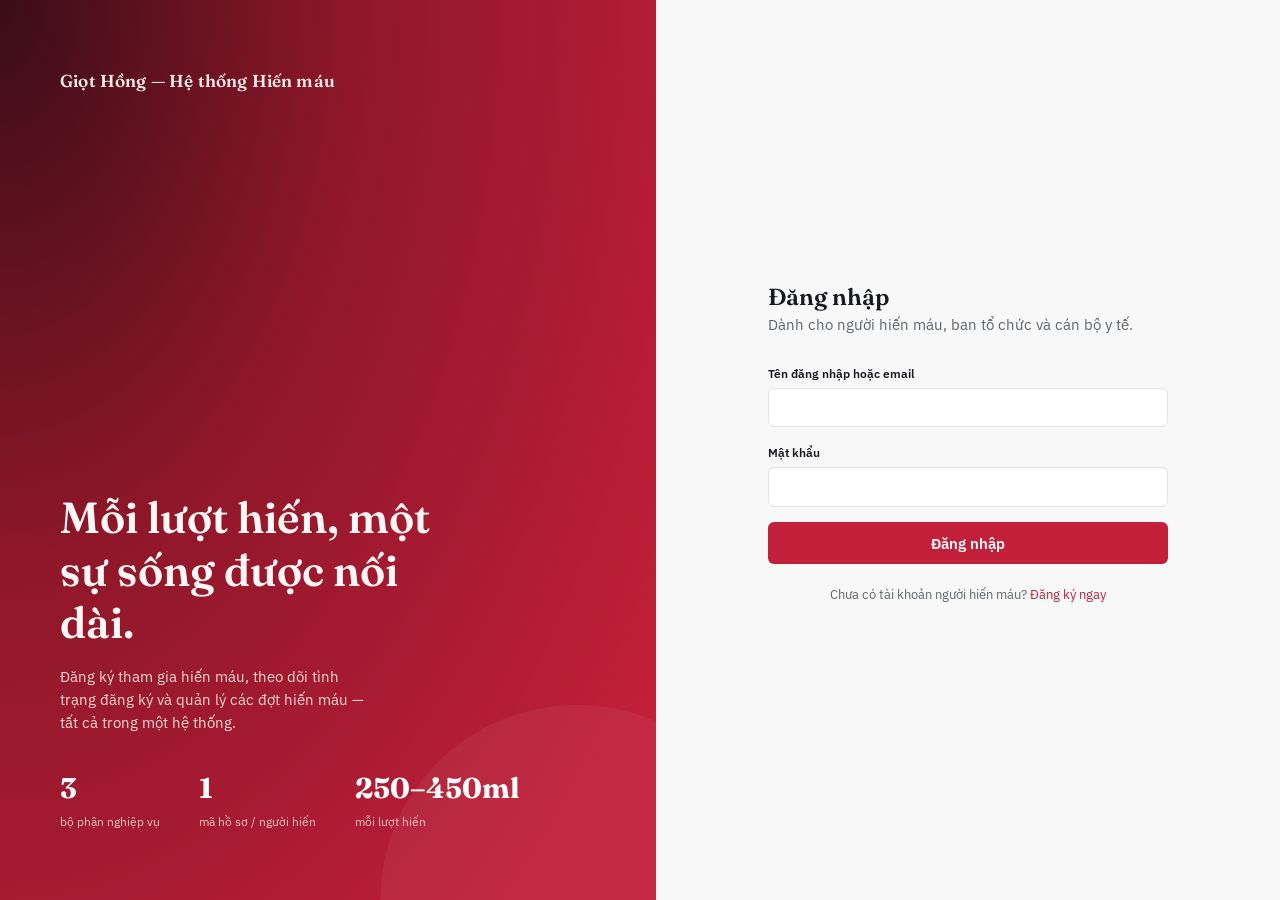
==== blood-donation-system/frontend/index.html @ 349b81cd "Add files via upload" ====
<!DOCTYPE html>
<html lang="vi">
<head>
<meta charset="UTF-8">
<meta name="viewport" content="width=device-width, initial-scale=1.0">
<title>Đăng nhập — Hệ thống Hiến máu</title>
<link rel="stylesheet" href="assets/css/style.css">
</head>
<body>

<div class="auth-shell">
  <div class="auth-hero">
    <div class="brand">Giọt Hồng — Hệ thống Hiến máu</div>
    <div>
      <h1>Mỗi lượt hiến, một sự sống được nối dài.</h1>
      <p class="lede">Đăng ký tham gia hiến máu, theo dõi tình trạng đăng ký và quản lý các đợt hiến máu — tất cả trong một hệ thống.</p>
      <div class="hero-stats">
        <div class="stat"><b>3</b><span>bộ phận nghiệp vụ</span></div>
        <div class="stat"><b>1</b><span>mã hồ sơ / người hiến</span></div>
        <div class="stat"><b>250–450ml</b><span>mỗi lượt hiến</span></div>
      </div>
    </div>
  </div>

  <div class="auth-panel">
    <div class="auth-card">
      <h2>Đăng nhập</h2>
      <p class="sub">Dành cho người hiến máu, ban tổ chức và cán bộ y tế.</p>

      <div class="alert alert-error" id="loginAlert"></div>

      <form id="loginForm" novalidate>
        <div class="field" data-field="username">
          <label for="username">Tên đăng nhập hoặc email</label>
          <input type="text" id="username" autocomplete="username" required>
          <div class="error-text"></div>
        </div>
        <div class="field" data-field="password">
          <label for="password">Mật khẩu</label>
          <input type="password" id="password" autocomplete="current-password" required>
          <div class="error-text"></div>
        </div>
        <button class="btn btn-primary" type="submit" id="loginBtn">Đăng nhập</button>
      </form>

      <p class="form-footnote">
        Chưa có tài khoản người hiến máu? <a href="dang-ky.html">Đăng ký ngay</a>
      </p>
    </div>
  </div>
</div>

<script src="assets/js/api.js"></script>
<script src="assets/js/common.js"></script>
<script>
  // Nếu đã đăng nhập, điều hướng thẳng tới dashboard theo vai trò.
  (function redirectIfLoggedIn() {
    const user = Session.user;
    if (Session.token && user) {
      const map = { NHM: "donor.html", QTV: "admin.html", CBYT: "medical.html" };
      location.href = map[user.role] || "index.html";
    }
  })();

  const form = document.getElementById("loginForm");
  const alertBox = document.getElementById("loginAlert");
  const btn = document.getElementById("loginBtn");

  form.addEventListener("submit", async (e) => {
    e.preventDefault();
    alertBox.classList.remove("show");
    clearFormErrors(form);
    btn.disabled = true;
    btn.textContent = "Đang đăng nhập...";

    try {
      const data = await api("/auth/login", {
        method: "POST",
        auth: false,
        body: {
          username: document.getElementById("username").value.trim(),
          password: document.getElementById("password").value,
        },
      });
      Session.token = data.access_token;
      Session.user = data.user;
      const map = { NHM: "donor.html", QTV: "admin.html", CBYT: "medical.html" };
      location.href = map[data.user.role] || "index.html";
    } catch (err) {
      alertBox.textContent = err.message;
      alertBox.classList.add("show");
    } finally {
      btn.disabled = false;
      btn.textContent = "Đăng nhập";
    }
  });
</script>
</body>
</html>
---- blood-donation-system/frontend/assets/css/style.css ----
@import url('https://fonts.googleapis.com/css2?family=Fraunces:opsz,wght@9..144,400;9..144,500;9..144,600;9..144,700&family=IBM+Plex+Sans:wght@400;500;600;700&display=swap');

:root {
  --ink: #17181D;
  --paper: #F7F8F7;
  --paper-raised: #FFFFFF;
  --crimson: #C21F3A;
  --crimson-dark: #8F1729;
  --teal: #0E4F52;
  --teal-light: #E4EFEF;
  --line: #E2E4E1;
  --muted: #61666B;
  --success: #1F8A55;
  --success-bg: #E7F5EC;
  --warning: #A9660D;
  --warning-bg: #FBF0DC;
  --danger: #B3122B;
  --danger-bg: #FBE8E9;
  --radius-sm: 6px;
  --radius-md: 10px;
  --shadow-card: 0 1px 2px rgba(23, 24, 29, 0.06), 0 1px 1px rgba(23, 24, 29, 0.04);
}

* { box-sizing: border-box; }

html, body {
  margin: 0;
  padding: 0;
  background: var(--paper);
  color: var(--ink);
  font-family: 'IBM Plex Sans', system-ui, sans-serif;
  font-size: 15px;
  line-height: 1.5;
}

h1, h2, h3, h4 {
  font-family: 'Fraunces', Georgia, serif;
  font-weight: 600;
  line-height: 1.2;
  margin: 0 0 0.4em;
}

p { margin: 0 0 1em; color: var(--muted); max-width: 62ch; }
a { color: var(--crimson); text-decoration: none; }
a:hover { text-decoration: underline; }

button, input, select, textarea { font-family: inherit; font-size: inherit; }

/* ---------------------------------------------------------------- */
/* Trang đăng nhập / đăng ký                                        */
/* ---------------------------------------------------------------- */
.auth-shell {
  min-height: 100vh;
  display: grid;
  grid-template-columns: 1.05fr 1fr;
}

.auth-hero {
  background: radial-gradient(120% 140% at 0% 0%, #3A0D16 0%, var(--crimson-dark) 45%, var(--crimson) 100%);
  color: #FBEBEA;
  padding: 4.5rem 4rem;
  display: flex;
  flex-direction: column;
  justify-content: space-between;
  position: relative;
  overflow: hidden;
}

.auth-hero::after {
  content: "";
  position: absolute;
  right: -18%;
  bottom: -22%;
  width: 60%;
  padding-top: 60%;
  border-radius: 50%;
  background: rgba(255, 255, 255, 0.05);
}

.auth-hero .brand {
  font-family: 'Fraunces', serif;
  font-size: 1.15rem;
  font-weight: 600;
  letter-spacing: 0.01em;
}

.auth-hero h1 {
  font-size: clamp(2.1rem, 3.4vw, 2.9rem);
  color: #FFF7F5;
  max-width: 13ch;
  margin-top: 2.2rem;
}

.auth-hero .lede {
  color: #F3D7D6;
  max-width: 34ch;
  font-size: 1.02rem;
}

.hero-stats {
  display: flex;
  gap: 2.6rem;
  margin-top: 2.2rem;
  position: relative;
  z-index: 1;
}

.hero-stats .stat b {
  display: block;
  font-family: 'Fraunces', serif;
  font-size: 1.9rem;
  color: #FFFFFF;
}

.hero-stats .stat span {
  font-size: 0.82rem;
  color: #EFC3C1;
}

.auth-panel {
  display: flex;
  align-items: center;
  justify-content: center;
  padding: 3rem 2.5rem;
}

.auth-card {
  width: 100%;
  max-width: 400px;
}

.auth-card h2 { font-size: 1.55rem; margin-bottom: 0.25rem; }
.auth-card .sub { margin-bottom: 1.8rem; }

.role-tabs {
  display: flex;
  gap: 0.4rem;
  margin-bottom: 1.6rem;
  border-bottom: 1px solid var(--line);
}

.role-tabs button {
  background: none;
  border: none;
  padding: 0.6rem 0.2rem;
  margin-right: 1.2rem;
  color: var(--muted);
  border-bottom: 2px solid transparent;
  cursor: pointer;
  font-weight: 500;
}

.role-tabs button.active {
  color: var(--ink);
  border-bottom-color: var(--crimson);
}

/* ---------------------------------------------------------------- */
/* Form elements                                                    */
/* ---------------------------------------------------------------- */
.field { margin-bottom: 1.05rem; }
.field label {
  display: block;
  font-size: 0.83rem;
  font-weight: 600;
  margin-bottom: 0.35rem;
  color: var(--ink);
}
.field .hint { font-size: 0.78rem; color: var(--muted); margin-top: 0.3rem; }
.field .error-text { font-size: 0.8rem; color: var(--danger); margin-top: 0.35rem; display: none; }
.field.has-error .error-text { display: block; }
.field.has-error input,
.field.has-error select,
.field.has-error textarea { border-color: var(--danger); }

input[type=text], input[type=password], input[type=email], input[type=number],
input[type=date], input[type=datetime-local], input[type=tel], select, textarea {
  width: 100%;
  padding: 0.62rem 0.75rem;
  border: 1px solid var(--line);
  border-radius: var(--radius-sm);
  background: var(--paper-raised);
  color: var(--ink);
  outline: none;
  transition: border-color 0.15s ease;
}

input:focus, select:focus, textarea:focus {
  border-color: var(--crimson);
  box-shadow: 0 0 0 3px rgba(194, 31, 58, 0.12);
}

textarea { resize: vertical; min-height: 80px; }

.field-row { display: grid; grid-template-columns: 1fr 1fr; gap: 0.9rem; }
.field-row > .field { min-width: 0; }

.checkbox-row { display: flex; align-items: center; gap: 0.5rem; }
.checkbox-row input { width: auto; }

.btn {
  display: inline-flex;
  align-items: center;
  justify-content: center;
  gap: 0.4rem;
  padding: 0.68rem 1.3rem;
  border-radius: var(--radius-sm);
  border: 1px solid transparent;
  font-weight: 600;
  cursor: pointer;
  transition: opacity 0.15s ease, transform 0.05s ease;
}
.btn:active { transform: translateY(1px); }
.btn:disabled { opacity: 0.55; cursor: not-allowed; }

.btn-primary { background: var(--crimson); color: #fff; width: 100%; }
.btn-primary:hover:not(:disabled) { background: var(--crimson-dark); }

.btn-ghost { background: transparent; color: var(--ink); border-color: var(--line); }
.btn-ghost:hover:not(:disabled) { border-color: var(--ink); }

.btn-success { background: var(--success); color: #fff; }
.btn-danger { background: var(--danger); color: #fff; }
.btn-sm { padding: 0.4rem 0.8rem; font-size: 0.83rem; }

.form-footnote { margin-top: 1.4rem; font-size: 0.87rem; color: var(--muted); text-align: center; }

.alert {
  padding: 0.7rem 0.9rem;
  border-radius: var(--radius-sm);
  font-size: 0.87rem;
  margin-bottom: 1rem;
  display: none;
}
.alert.show { display: block; }
.alert-error { background: var(--danger-bg); color: var(--danger); }
.alert-success { background: var(--success-bg); color: var(--success); }

/* ---------------------------------------------------------------- */
/* App shell (dashboards)                                           */
/* ---------------------------------------------------------------- */
.app-shell { display: grid; grid-template-columns: 240px 1fr; min-height: 100vh; }

.sidebar {
  background: var(--ink);
  color: #E9EAEA;
  padding: 1.6rem 1.1rem;
  display: flex;
  flex-direction: column;
}

.sidebar .brand {
  font-family: 'Fraunces', serif;
  font-size: 1.15rem;
  color: #fff;
  padding: 0 0.5rem 1.4rem;
  border-bottom: 1px solid rgba(255,255,255,0.1);
  margin-bottom: 1.2rem;
}
.sidebar .brand small { display: block; font-family: 'IBM Plex Sans', sans-serif; font-size: 0.72rem; color: #9AA0A6; margin-top: 0.2rem; }

.nav-item {
  display: flex;
  align-items: center;
  gap: 0.55rem;
  padding: 0.6rem 0.65rem;
  border-radius: var(--radius-sm);
  color: #C7CACC;
  cursor: pointer;
  font-size: 0.9rem;
  font-weight: 500;
  margin-bottom: 0.15rem;
}
.nav-item:hover { background: rgba(255,255,255,0.06); color: #fff; }
.nav-item.active { background: var(--crimson); color: #fff; }

.sidebar-footer { margin-top: auto; padding-top: 1rem; border-top: 1px solid rgba(255,255,255,0.1); }
.sidebar-footer .who { font-size: 0.85rem; color: #fff; }
.sidebar-footer .role-badge { font-size: 0.72rem; color: #9AA0A6; }
.sidebar-footer .btn { margin-top: 0.7rem; width: 100%; }

.sidebar-footer .btn-ghost {
  color: #E9EAEA;
  border-color: rgba(255, 255, 255, 0.2);
}
.sidebar-footer .btn-ghost:hover {
  background: rgba(255, 255, 255, 0.1);
  color: #FFFFFF;
  border-color: rgba(255, 255, 255, 0.4);
}

.main {
  padding: 2.1rem 2.4rem 3rem;
  max-width: 1180px;
}

.page-header { display: flex; align-items: baseline; justify-content: space-between; margin-bottom: 1.6rem; flex-wrap: wrap; gap: 0.8rem; }
.page-header h1 { font-size: 1.7rem; margin: 0; }
.page-header p { margin: 0.25rem 0 0; }

.tabs { display: flex; gap: 0.3rem; margin-bottom: 1.5rem; border-bottom: 1px solid var(--line); }
.tabs button {
  background: none; border: none; padding: 0.65rem 0.1rem; margin-right: 1.5rem;
  color: var(--muted); border-bottom: 2px solid transparent; cursor: pointer; font-weight: 500;
}
.tabs button.active { color: var(--ink); border-bottom-color: var(--crimson); }

.tab-panel { display: none; }
.tab-panel.active { display: block; }

.stat-row { display: grid; grid-template-columns: 1.4fr 1fr 1fr 1fr; gap: 1rem; margin-bottom: 1.8rem; }
.stat-feature {
  background: var(--ink); color: #fff; border-radius: var(--radius-md); padding: 1.4rem 1.5rem;
  display: flex; flex-direction: column; justify-content: space-between;
}
.stat-feature .label { font-size: 0.8rem; color: #B8BABC; }
.stat-feature .value { font-family: 'Fraunces', serif; font-size: 2.3rem; margin-top: 0.3rem; }
.stat-feature .sub { font-size: 0.78rem; color: #9AA0A6; margin-top: 0.4rem; }

.stat-card {
  background: var(--paper-raised); border: 1px solid var(--line); border-radius: var(--radius-md);
  padding: 1.1rem 1.2rem; box-shadow: var(--shadow-card);
}
.stat-card .label { font-size: 0.78rem; color: var(--muted); }
.stat-card .value { font-family: 'Fraunces', serif; font-size: 1.7rem; margin-top: 0.25rem; }

.card {
  background: var(--paper-raised); border: 1px solid var(--line); border-radius: var(--radius-md);
  padding: 1.4rem 1.5rem; margin-bottom: 1.4rem; box-shadow: var(--shadow-card);
}
.card h3 { font-size: 1.05rem; margin-bottom: 1rem; }

table { width: 100%; border-collapse: collapse; font-size: 0.88rem; }
thead th {
  text-align: left; font-size: 0.74rem; text-transform: none; color: var(--muted);
  font-weight: 600; padding: 0.55rem 0.6rem; border-bottom: 1px solid var(--line);
}
tbody td { padding: 0.65rem 0.6rem; border-bottom: 1px solid var(--line); vertical-align: middle; }
tbody tr:last-child td { border-bottom: none; }
tbody tr:hover { background: #FAFAF9; }

.badge {
  display: inline-block; padding: 0.22rem 0.6rem; border-radius: 999px; font-size: 0.76rem; font-weight: 600;
}
.badge-pending { background: var(--warning-bg); color: var(--warning); }
.badge-accepted { background: var(--success-bg); color: var(--success); }
.badge-rejected { background: var(--danger-bg); color: var(--danger); }
.badge-upcoming { background: var(--teal-light); color: var(--teal); }
.badge-ongoing { background: var(--success-bg); color: var(--success); }
.badge-ended { background: #EEEEEC; color: var(--muted); }
.badge-cancelled { background: var(--danger-bg); color: var(--danger); }

.empty-state {
  text-align: center; padding: 2.4rem 1rem; color: var(--muted); border: 1px dashed var(--line);
  border-radius: var(--radius-md);
}

.toast-stack { position: fixed; top: 1.2rem; right: 1.2rem; z-index: 100; display: flex; flex-direction: column; gap: 0.5rem; }
.toast {
  background: var(--ink); color: #fff; padding: 0.7rem 1rem; border-radius: var(--radius-sm);
  font-size: 0.87rem; box-shadow: 0 6px 18px rgba(0,0,0,0.18); min-width: 220px;
}
.toast.error { background: var(--danger); }
.toast.success { background: var(--success); }

.modal-backdrop {
  position: fixed; inset: 0; background: rgba(23,24,29,0.5); display: none; align-items: center; justify-content: center; z-index: 90;
}
.modal-backdrop.show { display: flex; }
.modal {
  background: #fff;
  border-radius: var(--radius-md);
  padding: 1.6rem;
  width: 90%;
  max-width: 480px;
  box-sizing: border-box;
}
.modal h3 { margin-bottom: 0.9rem; }
.modal-actions { display: flex; gap: 0.6rem; justify-content: flex-end; margin-top: 1.2rem; }

.progress-bar { height: 8px; background: var(--line); border-radius: 999px; overflow: hidden; }
.progress-bar > div { height: 100%; background: var(--crimson); }

input[type="date"],
input[type="datetime-local"] {
  max-width: 100%;
  box-sizing: border-box;
}

/* ---------------------------------------------------------------- */
/* TOÀN BỘ CẤU HÌNH MOBILE DI ĐỘNG (SỬA LỖI PHỒNG DẢI ĐEN CHUẨN ĐÉT) */
/* ---------------------------------------------------------------- */
@media (max-width: 880px) {
  .auth-shell { grid-template-columns: 1fr; }
  .auth-hero { display: none; }

  /* 1. Đổi app-shell từ Grid thành Block để không kéo giãn Sidebar */
  .app-shell {
    display: block !important;
    min-height: auto !important;
  }

  /* 2. Cố định kích thước khung màu đen, triệt tiêu hoàn toàn chiều cao thừa */
  .sidebar {
    display: flex !important;
    flex-direction: row !important;
    align-items: center !important;
    overflow-x: auto !important;
    white-space: nowrap !important;
    padding: 0 0.8rem !important;
    gap: 0.4rem !important;
    position: sticky !important;
    top: 0 !important;
    z-index: 100 !important;
    height: 52px !important;       /* Chiều cao chuẩn tuyệt đối cho dải đen */
    max-height: 52px !important;
    min-height: 52px !important;
    box-sizing: border-box !important;
  }

  /* Ẩn các phần thừa */
  .sidebar .brand,
  .sidebar-footer {
    display: none !important;
  }

  /* 3. Chuẩn hóa nút menu không bị phồng hay trồi lên tụt xuống */
  .sidebar .nav-item {
    margin: 0 !important;
    padding: 0.4rem 0.75rem !important;
    font-size: 0.83rem !important;
    line-height: 1 !important;
    flex-shrink: 0 !important;
    flex-grow: 0 !important;
    box-sizing: border-box !important;
    border: none !important;
    height: 34px !important;
    display: inline-flex !important;
    align-items: center !important;
    justify-content: center !important;
    font-weight: 500 !important;
  }

  .main {
    padding: 1.2rem 1rem 2rem !important;
  }
  .stat-row { grid-template-columns: 1fr 1fr; }
  .field-row { grid-template-columns: 1fr; }
}
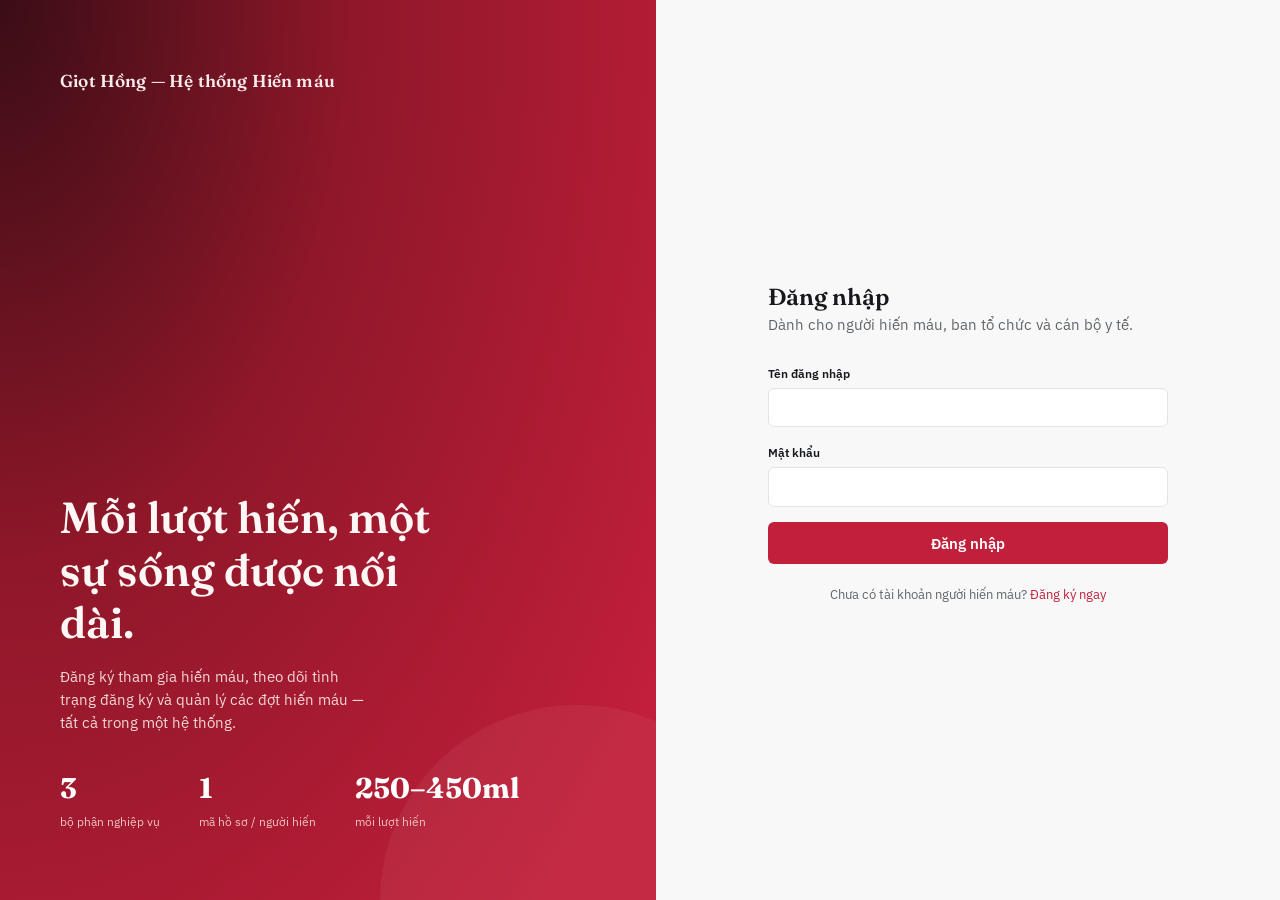
==== commit 0f23bff0: "commit" ====
--- a/blood-donation-system/frontend/index.html
+++ b/blood-donation-system/frontend/index.html
@@ -31,7 +31,7 @@
 
       <form id="loginForm" novalidate>
         <div class="field" data-field="username">
-          <label for="username">Tên đăng nhập hoặc email</label>
+          <label for="username">Tên đăng nhập</label>
           <input type="text" id="username" autocomplete="username" required>
           <div class="error-text"></div>
         </div>
